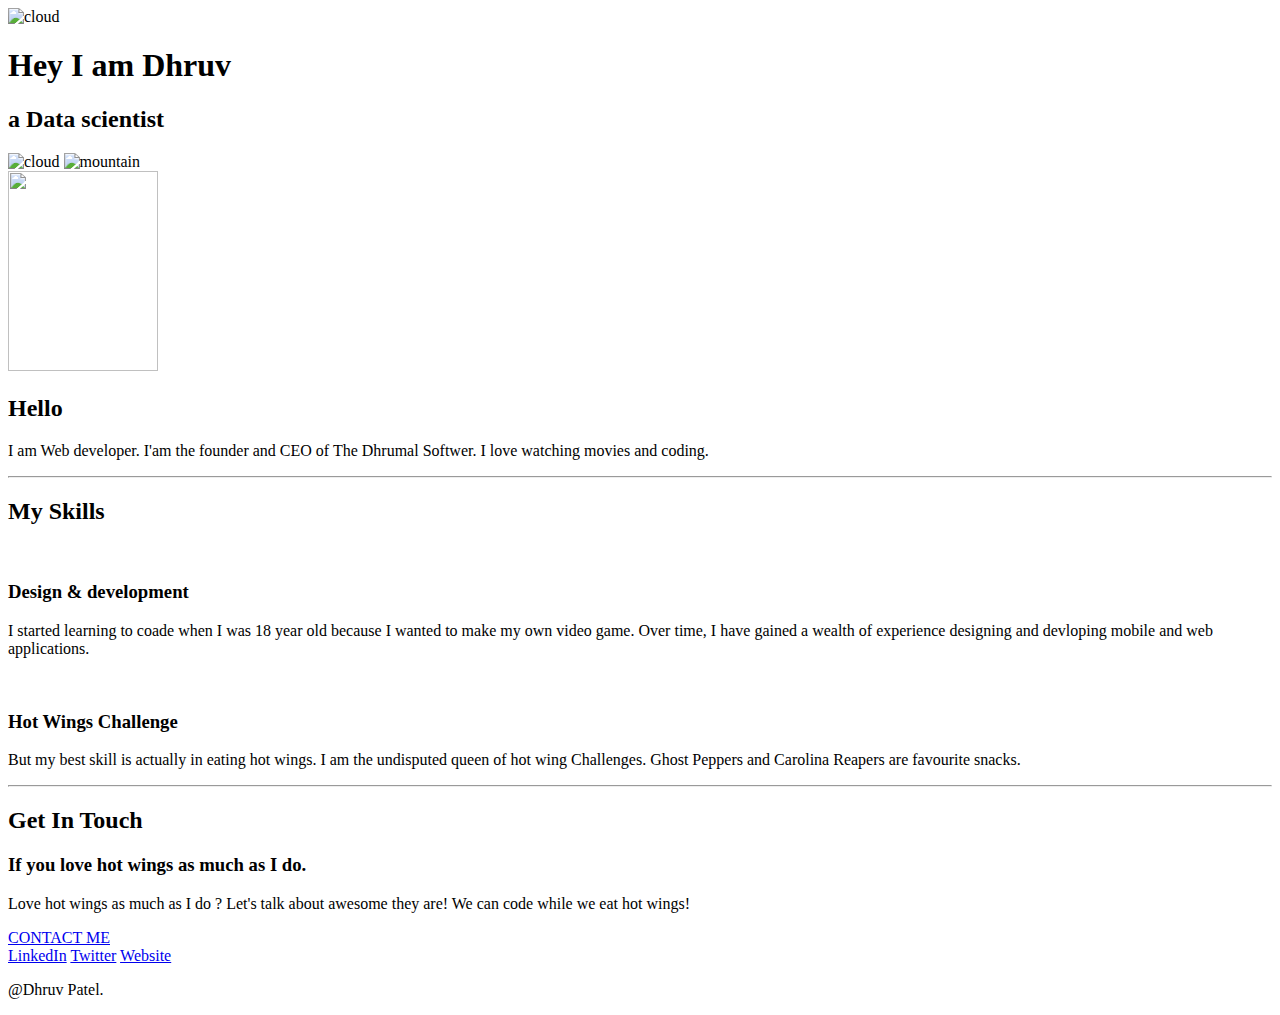
==== index.html @ 1c39f6c7 "Add files via upload" ====
<!DOCTYPE html>
<html lang="en" dir="ltr">

<head>
  <meta charset="utf-8">
  <title>Dhruv patel</title>
  <link rel="stylesheet" href="C:\Users\DHRUV\Desktop\Web development\CSS-my site\CSS\styles.css">
  <link rel="icon" href="C:\Users\DHRUV\Desktop\Web development\CSS-my site\favicon.ico">
  <link rel="preconnect" href="https://fonts.googleapis.com">
  <link rel="preconnect" href="https://fonts.gstatic.com" crossorigin>
  <link href="https://fonts.googleapis.com/css2?family=Merriweather&family=Montserrat&family=Sacramento&display=swap" rel="stylesheet">
</head>

<body>

  <div class="top-container">
    <img src="C:\Users\DHRUV\Desktop\Web development\CSS-my site\cloud.png" alt="cloud" class="top-cloud">
    <h1>Hey I am Dhruv</h1>
    <h2>a Data scientist</h2>
    <img src="C:\Users\DHRUV\Desktop\Web development\CSS-my site\cloud.png" alt="cloud" class="bottom-cloud">
    <img src="C:\Users\DHRUV\Desktop\Web development\CSS-my site\mountain.png" alt="mountain">
  </div>

  <div class="middle-container">
    <div class="profile">
      <img src="C:\Users\DHRUV\Desktop\Web development\CSS-my site\IMG_9363a.jpg" alt="" height="200px" width="150px" style="round">
      <h2>Hello</h2>
      <p class="intro">I am Web developer. I'am the founder and CEO of The Dhrumal Softwer. I love watching movies and coding.</p>
    </div>
    <hr>
    <div class="skills">
      <h2>My Skills</h2>
      <div class="skill-row">
        <img class="code-img" src="https://cdn-icons-png.flaticon.com/512/1006/1006363.png" alt="">
        <h3>Design & development</h3>
        <p>I started learning to coade when I was 18 year old because I wanted to make my own video game. Over time, I have gained a wealth of experience designing and devloping mobile and web applications.</p>
      </div>
      <div class="skill-row">
        <img class="chilli-img" src="C:\Users\DHRUV\Desktop\Web development\CSS-my site\chillies.png" alt="">
        <h3>Hot Wings Challenge</h3>
        <p>But my best skill is actually in eating hot wings. I am the undisputed queen of hot wing Challenges. Ghost Peppers and Carolina Reapers are favourite snacks.</p>
      </div>
    </div>
    <hr>
    <div class="contact-me">
      <h2>Get In Touch</h2>
      <h3>If you love hot wings as much as I do.</h3>
      <p class="contact-message">Love hot wings as much as I do ? Let's talk about awesome they are! We can code while we eat hot wings!</p>
      <a class="btn" href="mailto:patel.dhruv2122@outlook.com">CONTACT ME</a>
    </div>
  </div>

  <div class="bottom-container">
    <a class="footer-link" href="https://www.linkedin.com/">LinkedIn</a>
    <a class="footer-link" href="https://twitter.com/">Twitter</a>
    <a class="footer-link" href="https://www.appbrewery.co/">Website</a>
    <p class="last-part">@Dhruv Patel.</p>
  </div>



</body>

</html>
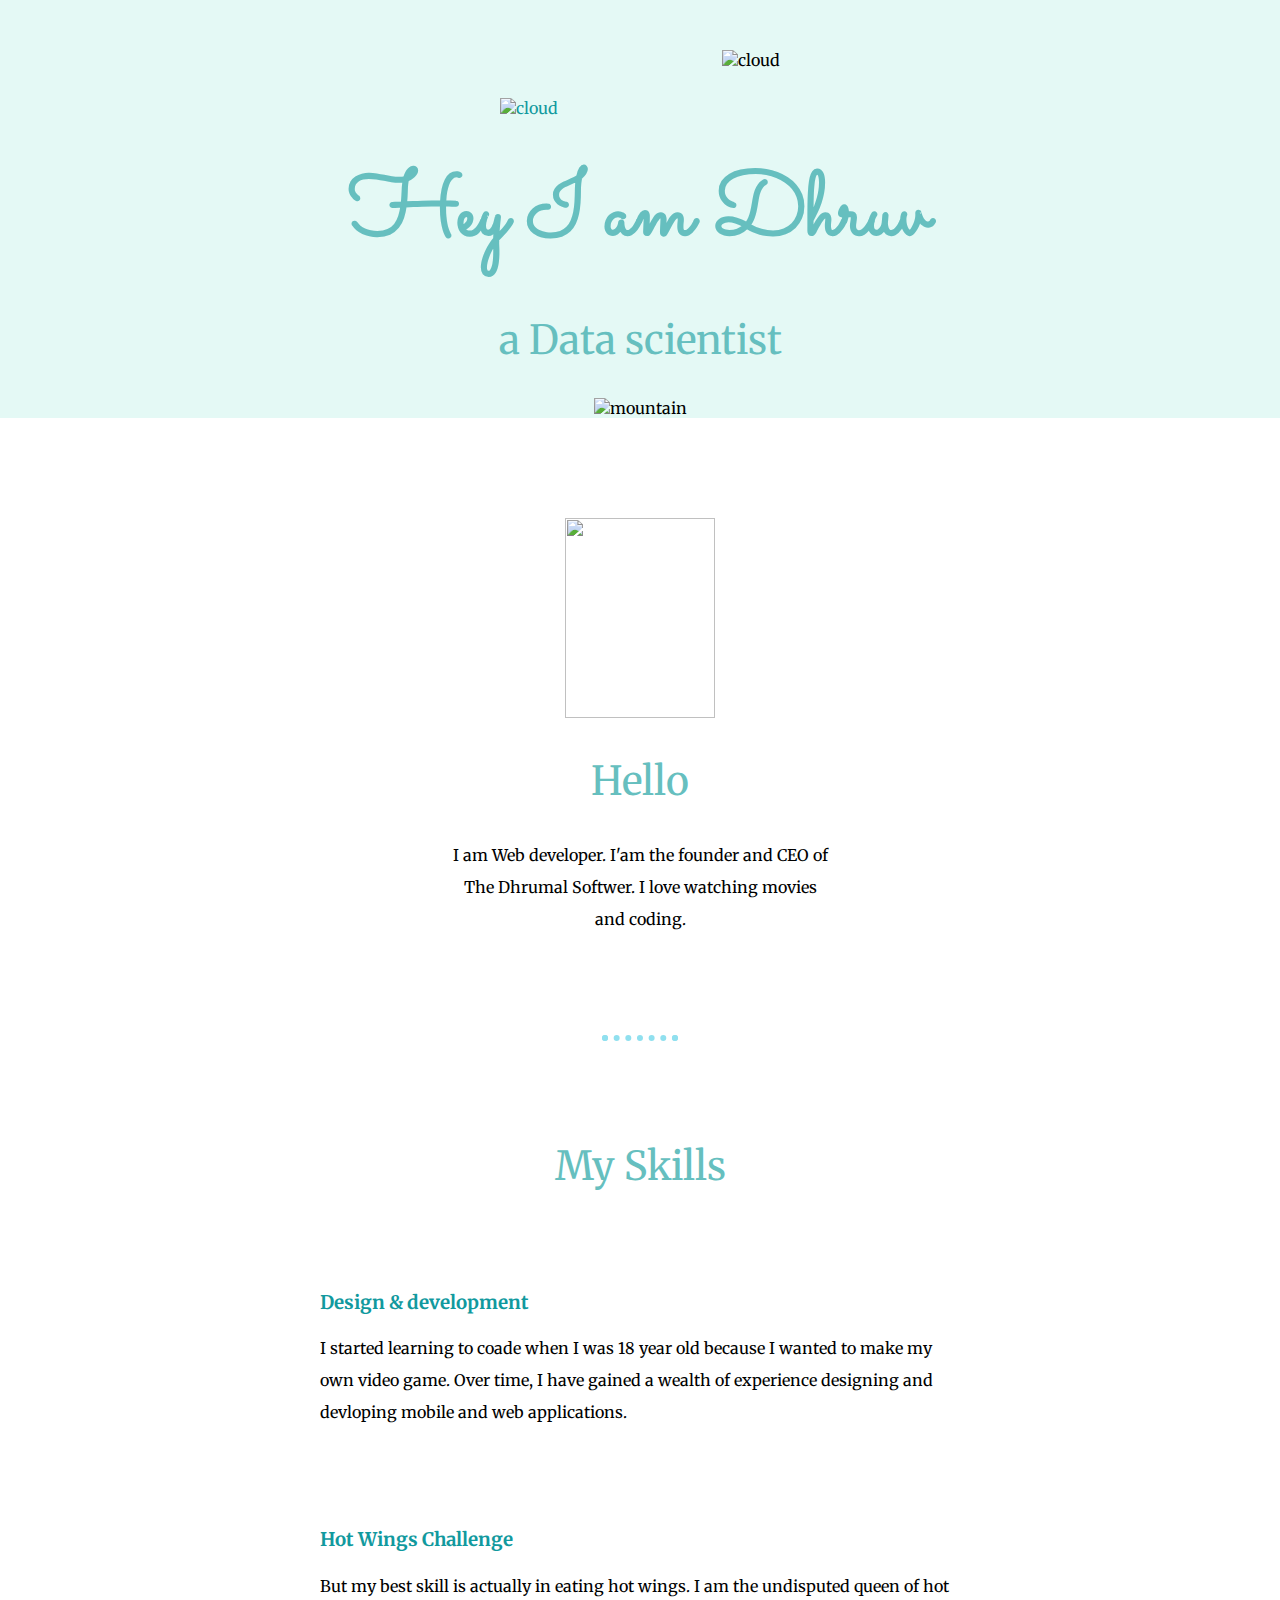
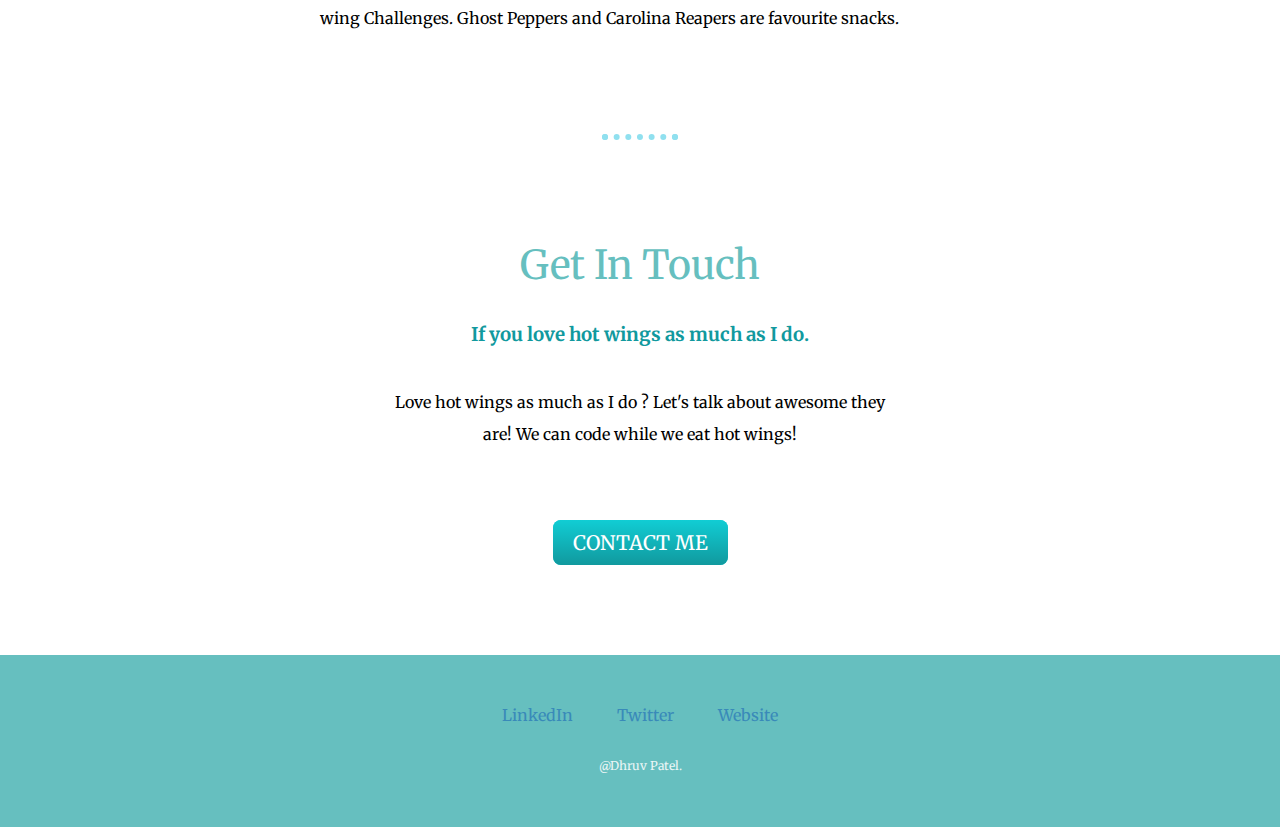
==== commit f53c718f: "Update index.html" ====
--- a/index.html
+++ b/index.html
@@ -4,7 +4,7 @@
 <head>
   <meta charset="utf-8">
   <title>Dhruv patel</title>
-  <link rel="stylesheet" href="C:\Users\DHRUV\Desktop\Web development\CSS-my site\CSS\styles.css">
+  <link rel="stylesheet" href="CSS/styles.css">
   <link rel="icon" href="C:\Users\DHRUV\Desktop\Web development\CSS-my site\favicon.ico">
   <link rel="preconnect" href="https://fonts.googleapis.com">
   <link rel="preconnect" href="https://fonts.gstatic.com" crossorigin>
--- a/CSS/styles.css
+++ b/CSS/styles.css
@@ -0,0 +1,134 @@
+body {
+  margin: 0;
+  text-align: center;
+  font-family: 'Merriweather', serif;
+}
+
+h1 {
+  margin: 50px auto auto;
+  font-family: 'Sacramento', cursive;
+  font-size: 90px;
+  color: #66BFBF;
+}
+
+h2 {
+  font-size: 2.5rem;
+  color: #66BFBF;
+  font-weight: normal;
+}
+
+h3 {
+  color: #11999E;
+}
+
+p {
+  line-height: 2;
+}
+
+hr {
+  border: dotted #90E0EF 6px;
+  border-bottom: none;
+  width: 5%;
+  margin: 100px auto;
+}
+a{
+  color: #398AB9;
+  font-family: 'Merriweather', serif;
+  margin: 10px 20px;
+  text-decoration: none;
+}
+a:hover{
+    color: #EAF6F6;
+}
+
+.top-cloud {
+  position: absolute;
+  right: 500px;
+  top: 50px;
+}
+
+.bottom-cloud {
+  position: absolute;
+  left: 500px;
+  bottom: 300px;
+  color: #11999E;
+}
+.last-part{
+  color: #EAF6F6;
+  font-size: 12px;
+  padding: 17px 0;
+}
+
+.skill-row {
+  width: 50%;
+  margin: 100px auto 100px auto;
+  text-align: left;
+}
+
+.code-img {
+  width: 25%;
+  float: left;
+  margin-right: 30px;
+}
+
+.chilli-img {
+  width: 25%;
+  float: right;
+  margin-left: 30px;
+}
+
+.top-container {
+  background-color: #E4F9F5;
+  position: relative;
+  padding-top: 100px;
+}
+
+.middle-container {
+  margin: 100px auto;
+}
+
+.bottom-container {
+background-color: #66BFBF;
+padding: 50px 0 20px;
+}
+
+.footer-link {
+  text-align: center;
+}
+
+.intro {
+  width: 30%;
+  margin: auto;
+}
+
+.contact-message {
+  width: 40%;
+  margin: 40px auto 80px auto;
+}
+
+.btn {
+  background: #11cdd4;
+  background-image: -webkit-linear-gradient(top, #11cdd4, #11999e);
+  background-image: -moz-linear-gradient(top, #11cdd4, #11999e);
+  background-image: -ms-linear-gradient(top, #11cdd4, #11999e);
+  background-image: -o-linear-gradient(top, #11cdd4, #11999e);
+  background-image: linear-gradient(to bottom, #11cdd4, #11999e);
+  -webkit-border-radius: 8;
+  -moz-border-radius: 8;
+  border-radius: 8px;
+    font-family: 'Merriweather', serif;
+  color: #ffffff;
+  font-size: 20px;
+  padding: 10px 20px 10px 20px;
+  text-decoration: none;
+}
+
+.btn:hover {
+  background: #30e3cb;
+  background-image: -webkit-linear-gradient(top, #30e3cb, #2bc4ad);
+  background-image: -moz-linear-gradient(top, #30e3cb, #2bc4ad);
+  background-image: -ms-linear-gradient(top, #30e3cb, #2bc4ad);
+  background-image: -o-linear-gradient(top, #30e3cb, #2bc4ad);
+  background-image: linear-gradient(to bottom, #30e3cb, #2bc4ad);
+  text-decoration: none;
+}
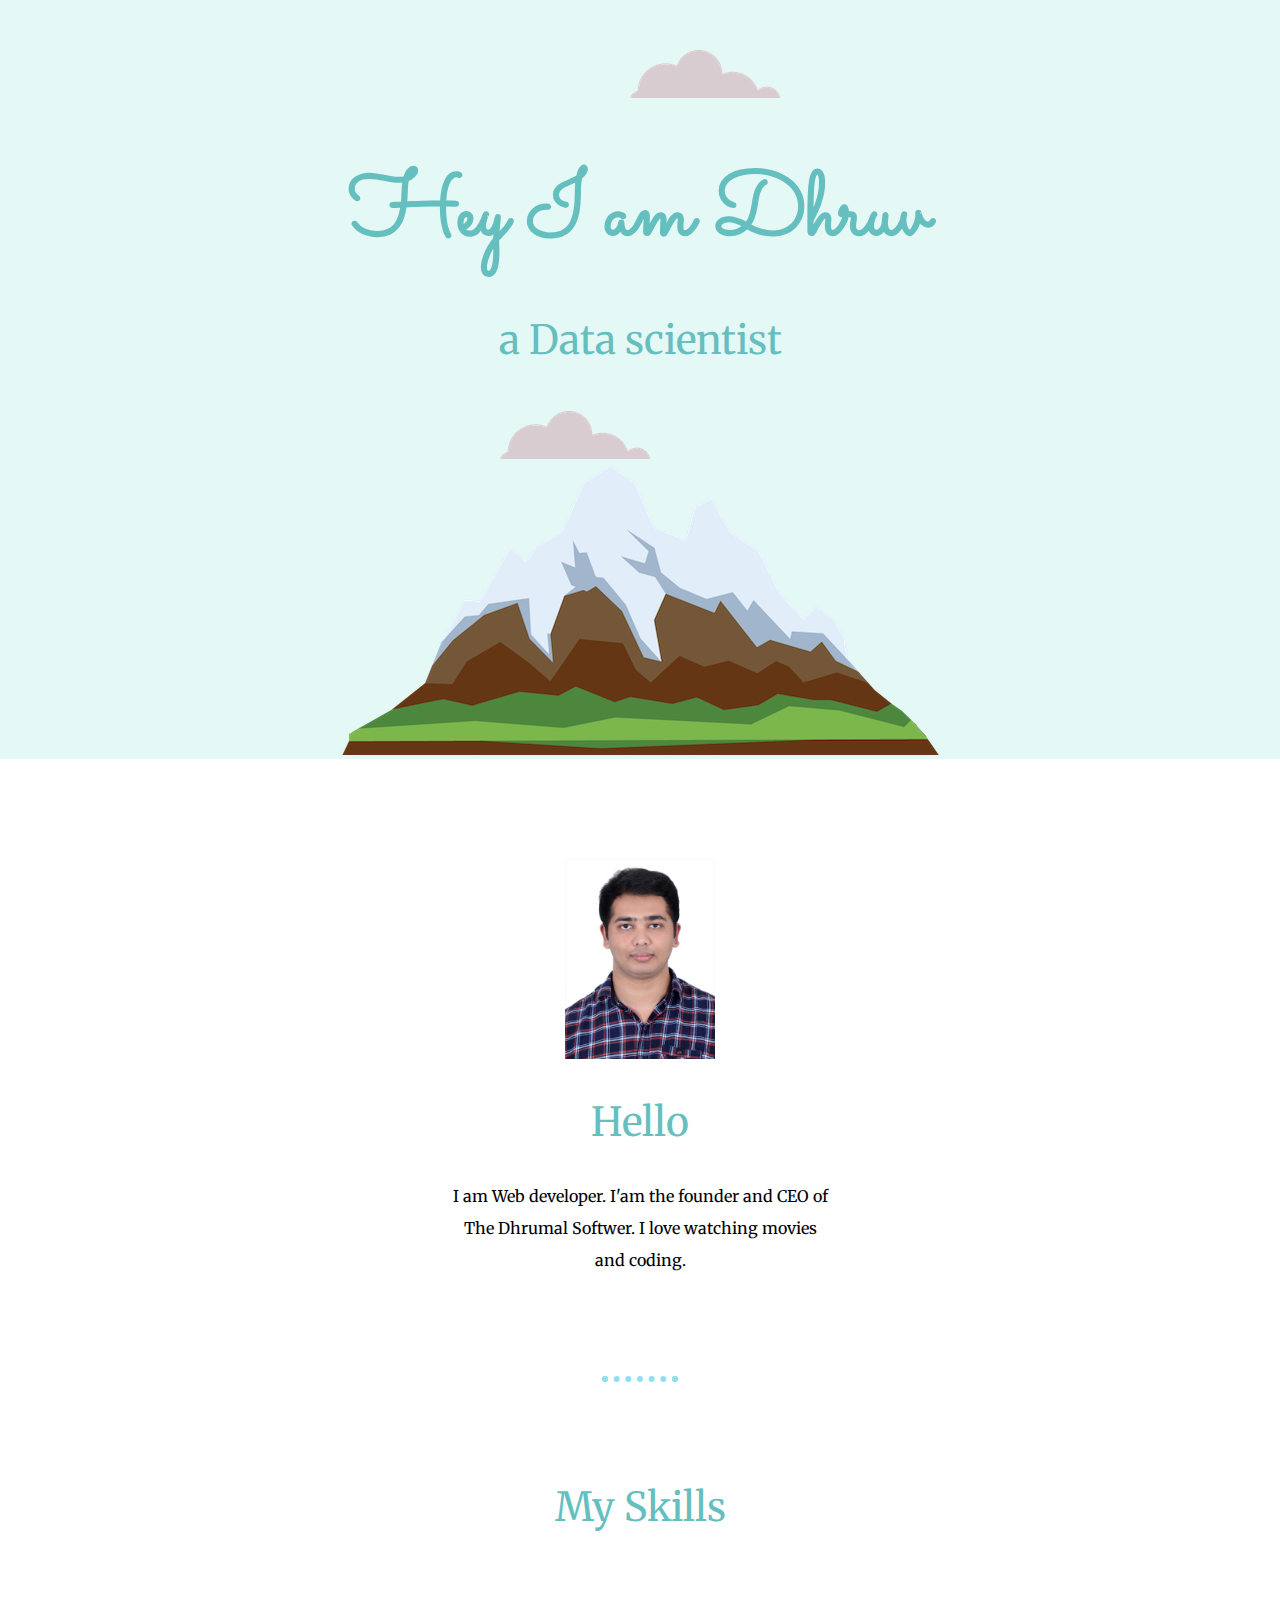
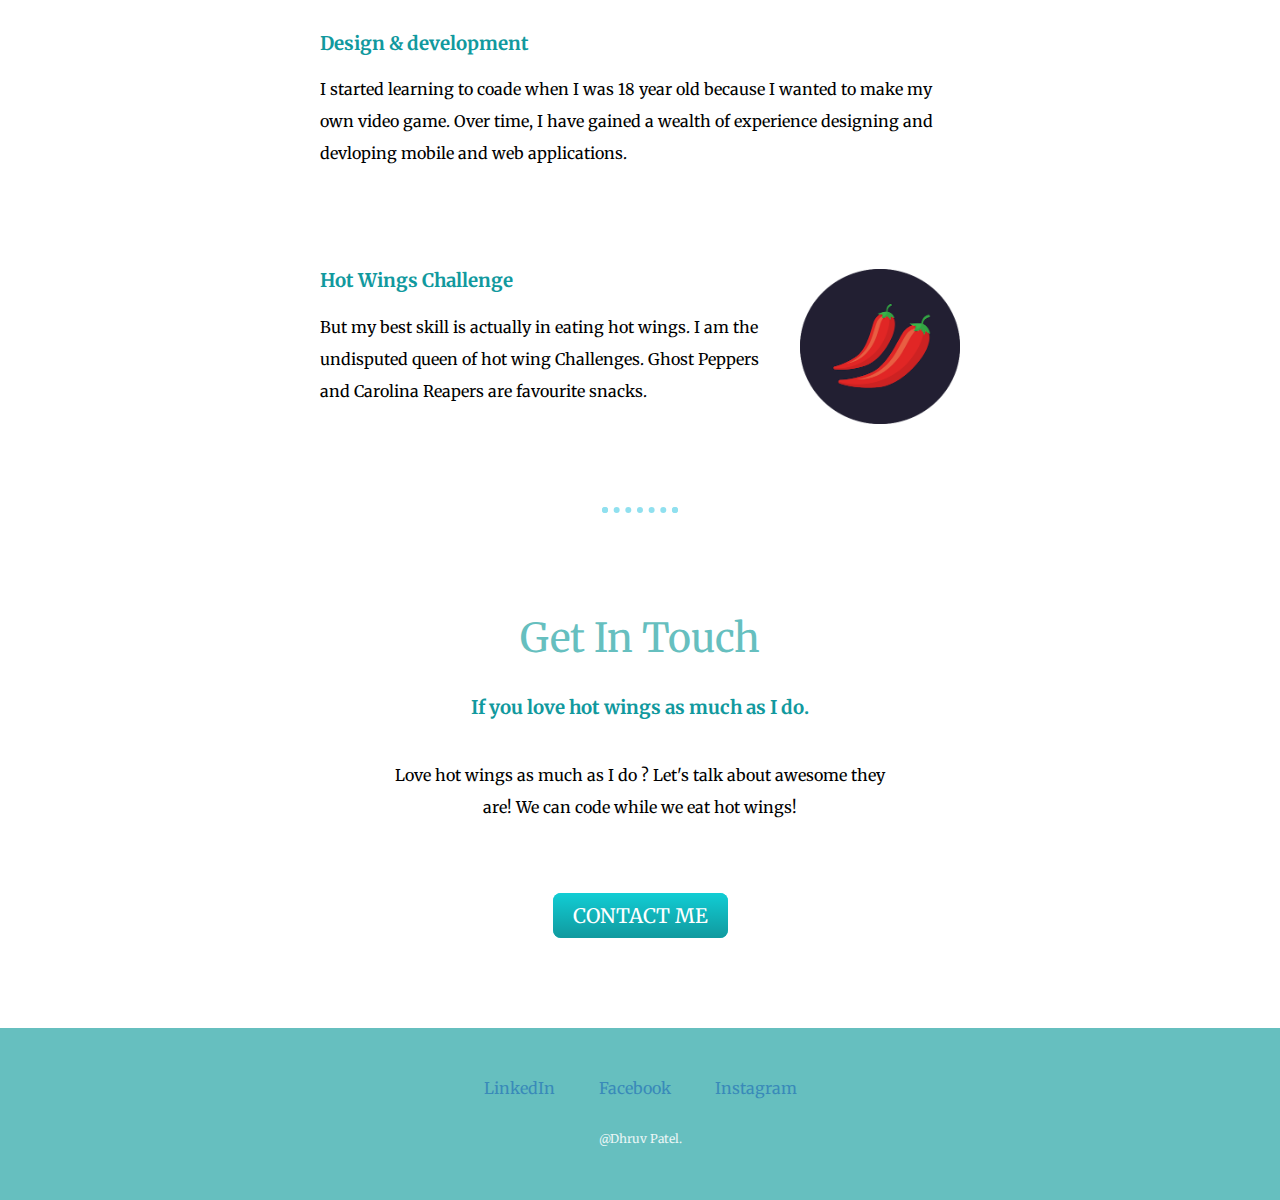
==== commit 27b5d97a: "Add files via upload" ====
--- a/index.html
+++ b/index.html
@@ -4,7 +4,7 @@
 <head>
   <meta charset="utf-8">
   <title>Dhruv patel</title>
-  <link rel="stylesheet" href="CSS/styles.css">
+  <link rel="stylesheet" href="CSS\styles.css">
   <link rel="icon" href="C:\Users\DHRUV\Desktop\Web development\CSS-my site\favicon.ico">
   <link rel="preconnect" href="https://fonts.googleapis.com">
   <link rel="preconnect" href="https://fonts.gstatic.com" crossorigin>
@@ -14,16 +14,16 @@
 <body>
 
   <div class="top-container">
-    <img src="C:\Users\DHRUV\Desktop\Web development\CSS-my site\cloud.png" alt="cloud" class="top-cloud">
+    <img src="cloud.png" alt="cloud" class="top-cloud">
     <h1>Hey I am Dhruv</h1>
     <h2>a Data scientist</h2>
-    <img src="C:\Users\DHRUV\Desktop\Web development\CSS-my site\cloud.png" alt="cloud" class="bottom-cloud">
-    <img src="C:\Users\DHRUV\Desktop\Web development\CSS-my site\mountain.png" alt="mountain">
+    <img src="cloud.png" alt="cloud" class="bottom-cloud">
+    <img src="mountain.png" alt="mountain">
   </div>
 
   <div class="middle-container">
     <div class="profile">
-      <img src="C:\Users\DHRUV\Desktop\Web development\CSS-my site\IMG_9363a.jpg" alt="" height="200px" width="150px" style="round">
+      <img src="IMG_9363a.jpg" alt="" height="200px" width="150px" style="round">
       <h2>Hello</h2>
       <p class="intro">I am Web developer. I'am the founder and CEO of The Dhrumal Softwer. I love watching movies and coding.</p>
     </div>
@@ -36,7 +36,7 @@
         <p>I started learning to coade when I was 18 year old because I wanted to make my own video game. Over time, I have gained a wealth of experience designing and devloping mobile and web applications.</p>
       </div>
       <div class="skill-row">
-        <img class="chilli-img" src="C:\Users\DHRUV\Desktop\Web development\CSS-my site\chillies.png" alt="">
+        <img class="chilli-img" src="chillies.png" alt="">
         <h3>Hot Wings Challenge</h3>
         <p>But my best skill is actually in eating hot wings. I am the undisputed queen of hot wing Challenges. Ghost Peppers and Carolina Reapers are favourite snacks.</p>
       </div>
@@ -52,8 +52,8 @@
 
   <div class="bottom-container">
     <a class="footer-link" href="https://www.linkedin.com/">LinkedIn</a>
-    <a class="footer-link" href="https://twitter.com/">Twitter</a>
-    <a class="footer-link" href="https://www.appbrewery.co/">Website</a>
+    <a class="footer-link" href="https://www.facebook.com/profile.php?id=100008071454319">Facebook</a>
+    <a class="footer-link" href="https://www.instagram.com/pateldhruv2122/">Instagram</a>
     <p class="last-part">@Dhruv Patel.</p>
   </div>
 
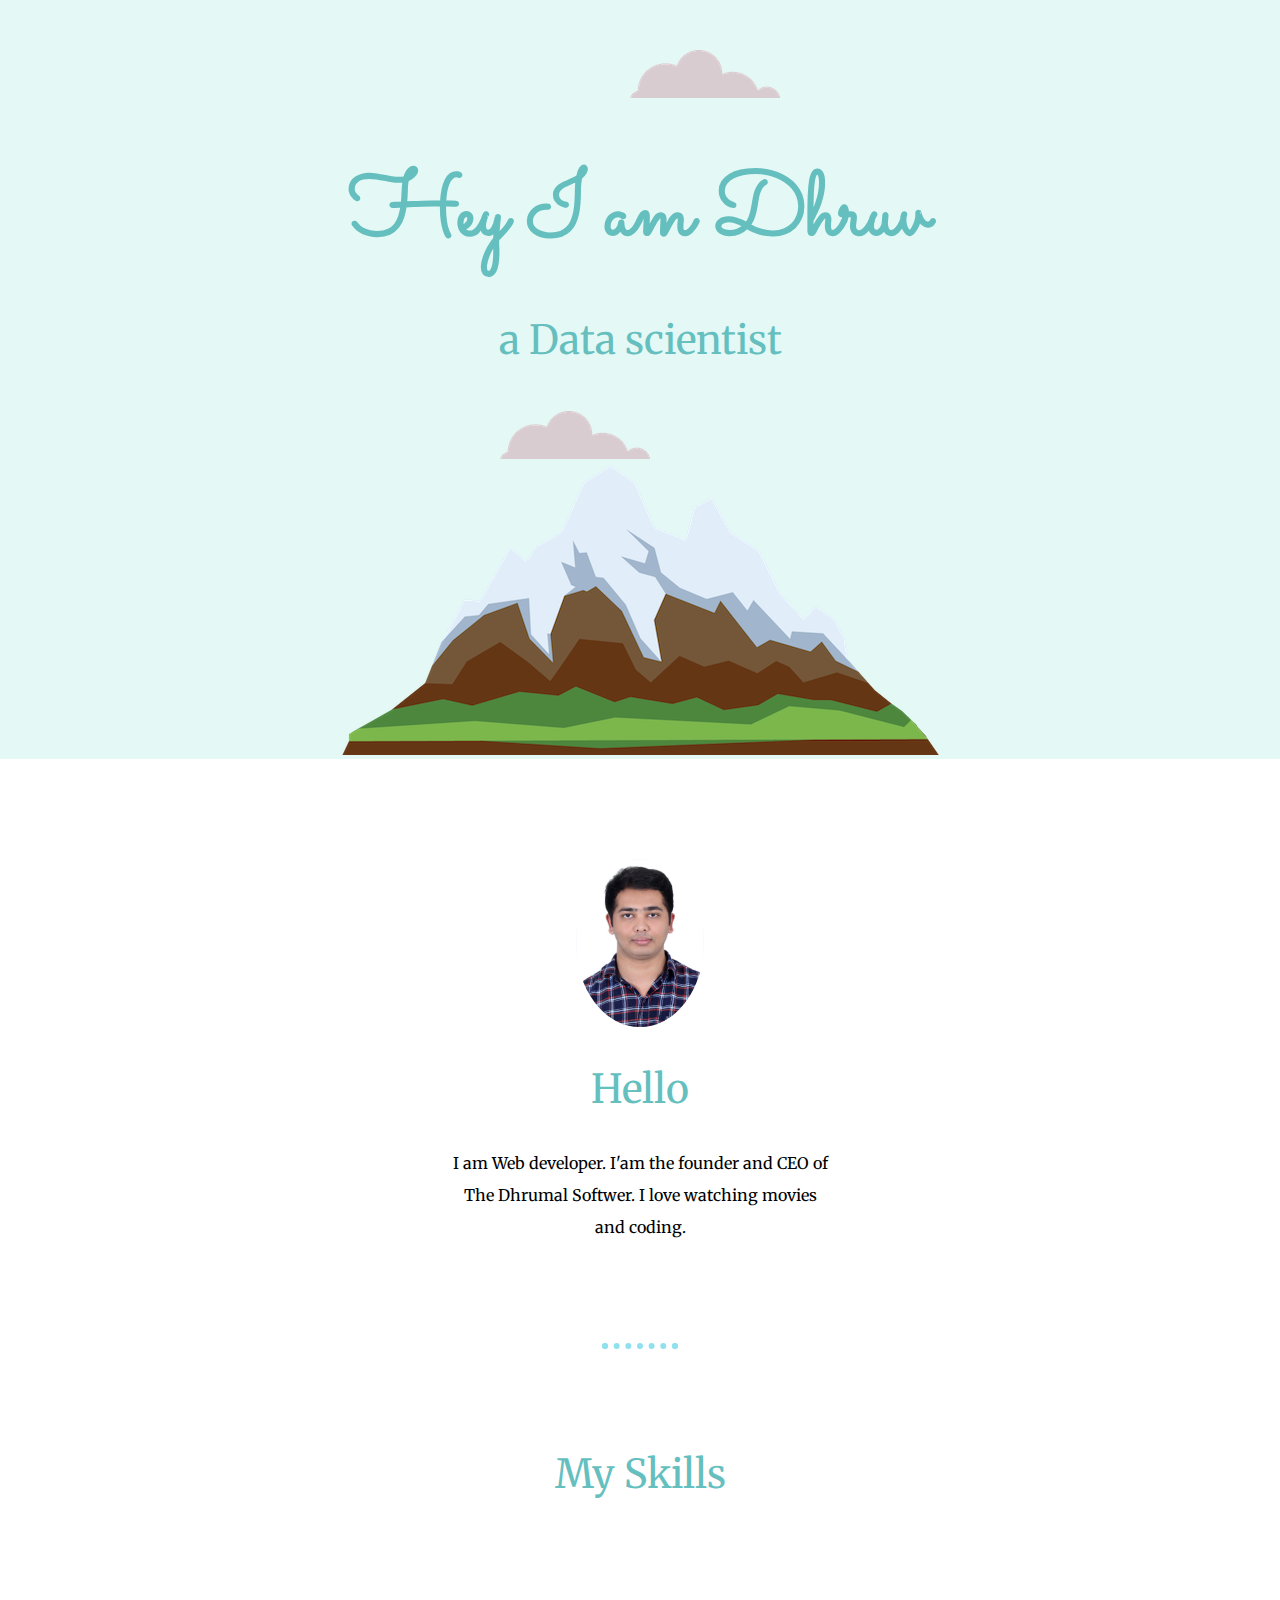
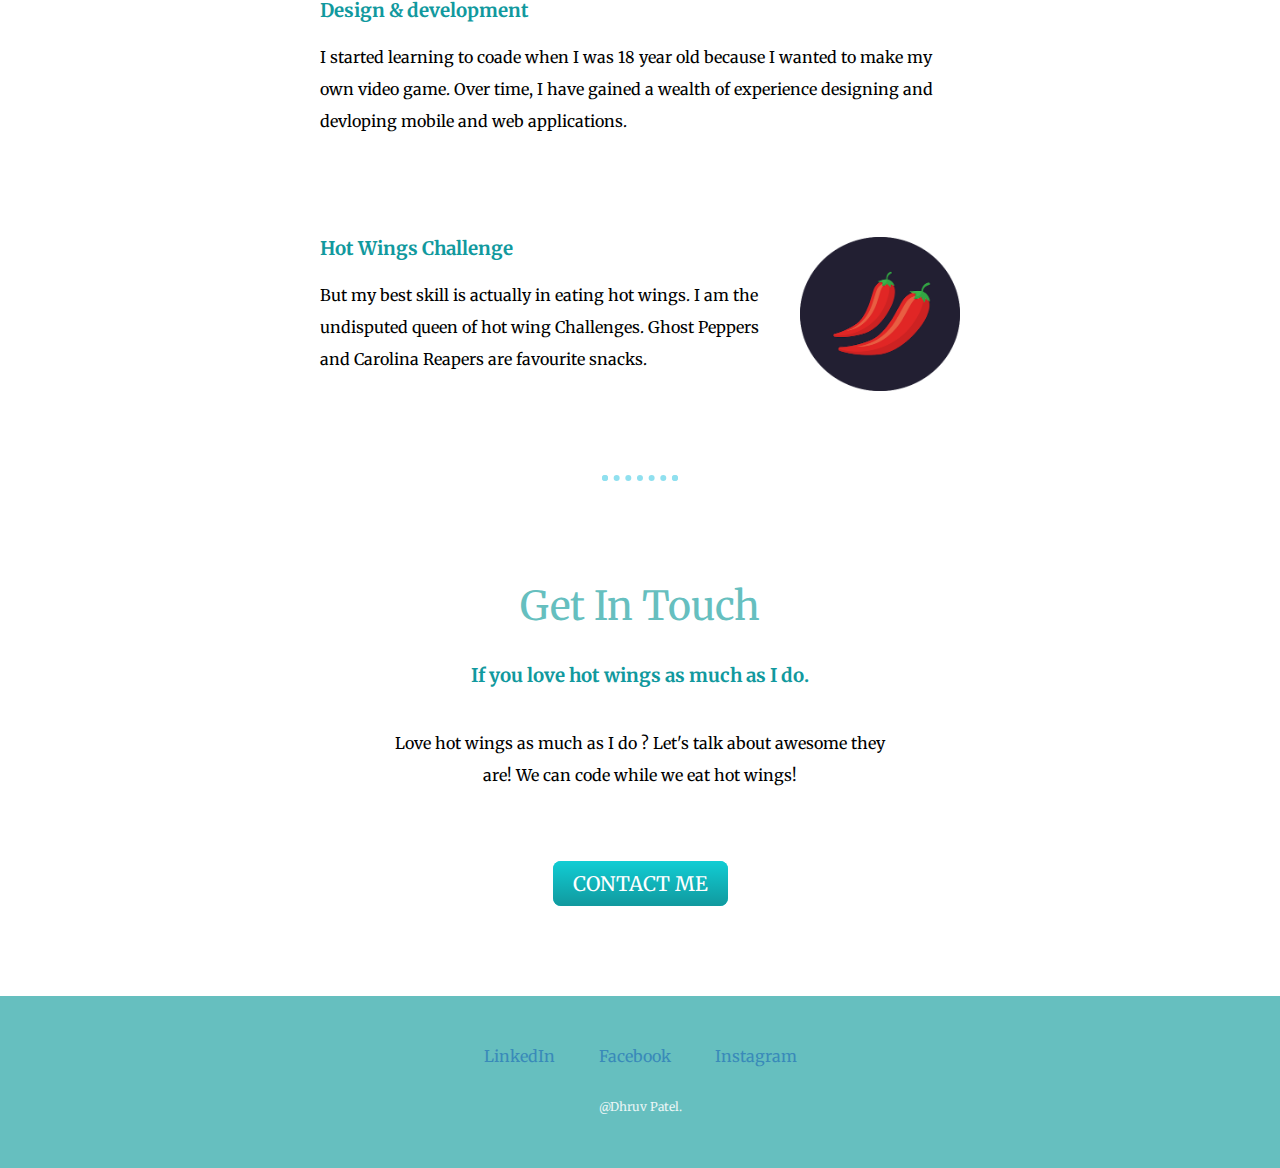
==== commit 3db81c1b: "Update index.html" ====
--- a/index.html
+++ b/index.html
@@ -23,7 +23,7 @@
 
   <div class="middle-container">
     <div class="profile">
-      <img src="IMG_9363a.jpg" alt="" height="200px" width="150px" style="round">
+          <img class="profile-img" src="IMG_9363a.jpg" alt="" >
       <h2>Hello</h2>
       <p class="intro">I am Web developer. I'am the founder and CEO of The Dhrumal Softwer. I love watching movies and coding.</p>
     </div>
